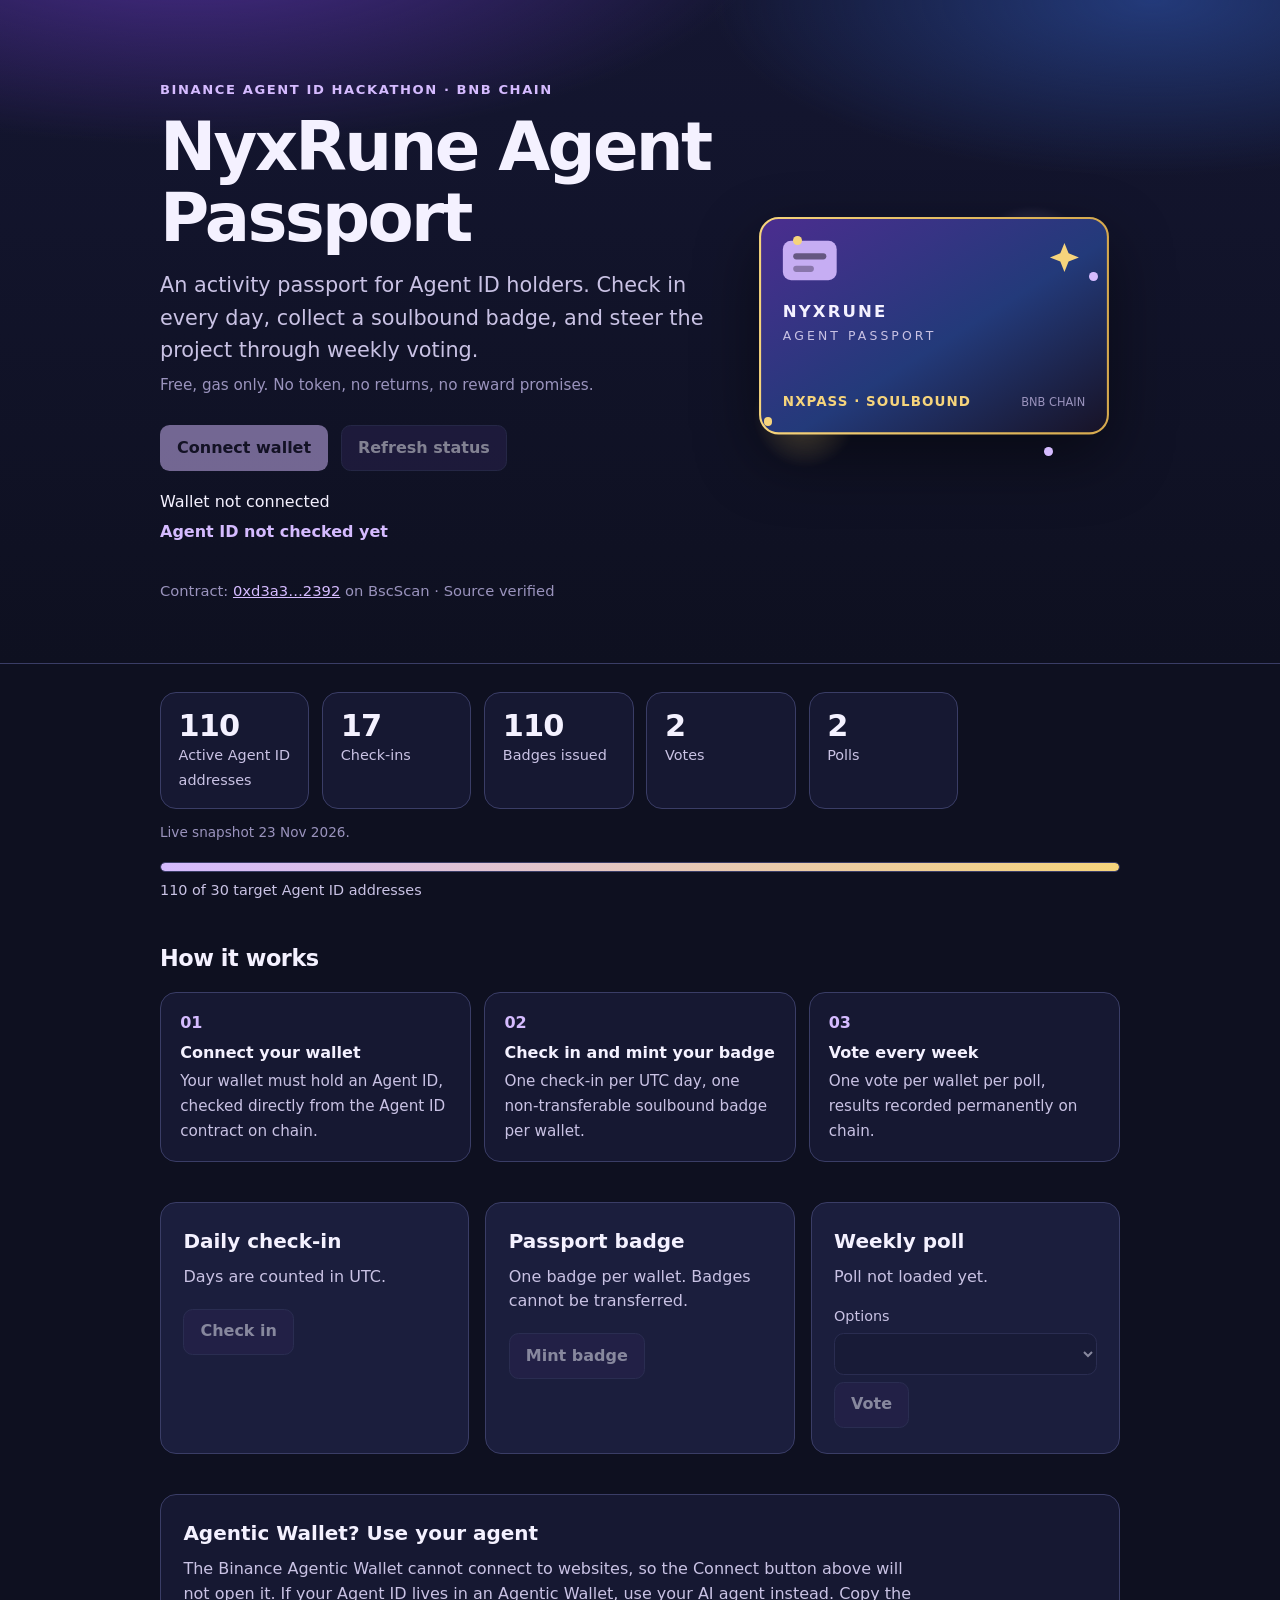
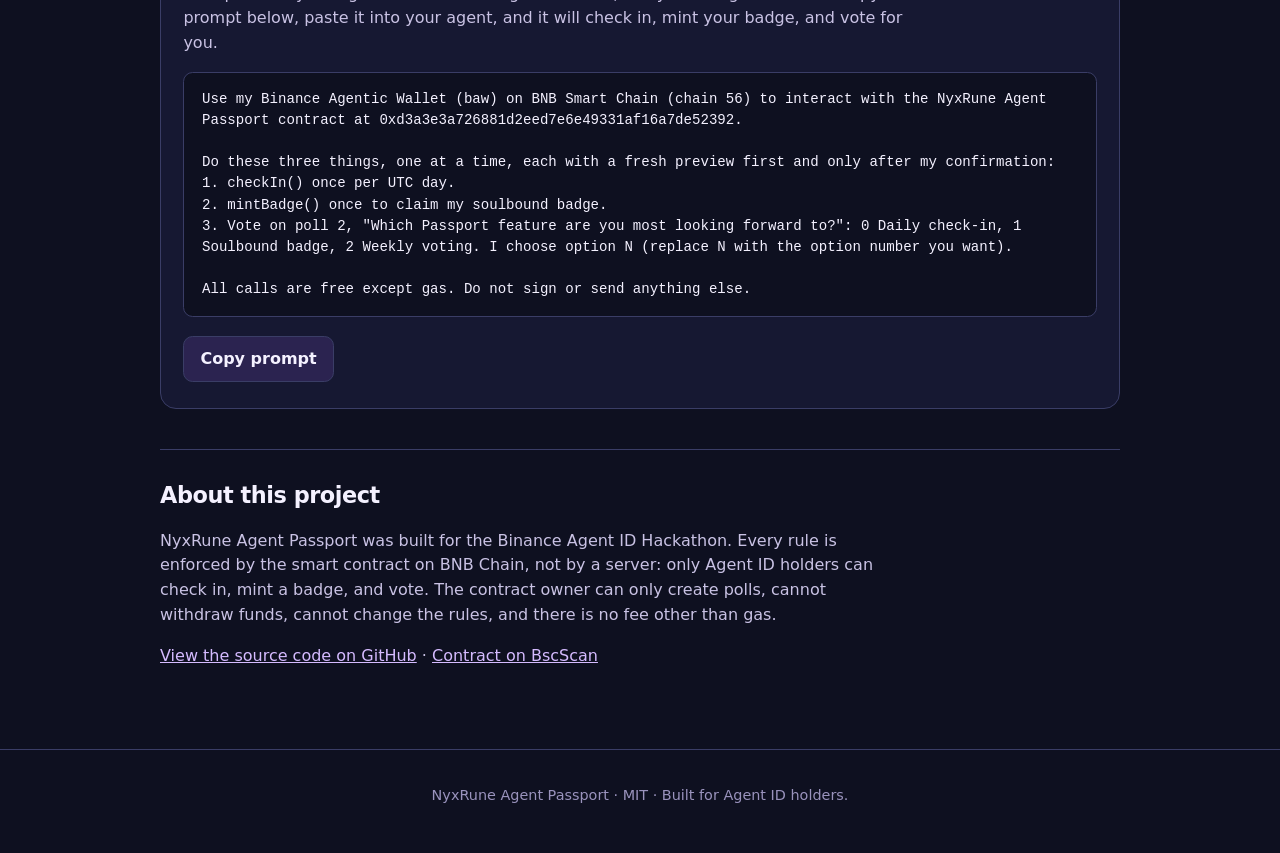
==== frontend/index.html @ 33750137 "Refresh check-ins to 17 after 24 Nov daily check-in" ====
<!doctype html>
<html lang="en">
<head>
  <meta charset="utf-8">
  <meta name="viewport" content="width=device-width, initial-scale=1">
  <meta name="description" content="NyxRune Agent Passport: daily check-in, soulbound badge, and weekly voting for Binance Agent ID holders on BNB Chain. Free, gas only.">
  <title>NyxRune Agent Passport</title>
  <link rel="stylesheet" href="./style.css">
</head>
<body>
  <header class="hero">
    <div class="hero-inner">
      <div class="hero-copy">
      <p class="eyebrow">Binance Agent ID Hackathon &middot; BNB Chain</p>
      <h1>NyxRune Agent Passport</h1>
      <p class="tagline">An activity passport for Agent ID holders. Check in every day, collect a soulbound badge, and steer the project through weekly voting.</p>
      <p class="fine">Free, gas only. No token, no returns, no reward promises.</p>
      <div class="wallet-row">
        <button id="connect" class="primary">Connect wallet</button>
        <button id="refresh" disabled>Refresh status</button>
      </div>
      <p id="wallet" class="address">Wallet not connected</p>
      <p id="gate" class="gate">Agent ID not checked yet</p>
      <p id="status" role="status"></p>
      <p class="contract">Contract: <a href="https://bscscan.com/address/0xd3a3e3a726881d2eed7e6e49331af16a7de52392" target="_blank" rel="noopener">0xd3a3&hellip;2392</a> on BscScan &middot; Source verified</p>
      </div>
      <div class="hero-visual" aria-hidden="true">
        <div class="orb orb-a"></div>
        <div class="orb orb-b"></div>
        <div class="passport-card">
          <svg viewBox="0 0 340 212" role="img" aria-label="NyxRune Agent Passport card">
            <defs>
              <linearGradient id="cardGrad" x1="0" y1="0" x2="1" y2="1">
                <stop offset="0" stop-color="#4b2d8f"/>
                <stop offset="0.55" stop-color="#233a7a"/>
                <stop offset="1" stop-color="#171225"/>
              </linearGradient>
              <linearGradient id="goldGrad" x1="0" y1="0" x2="1" y2="0">
                <stop offset="0" stop-color="#f6d47c"/>
                <stop offset="1" stop-color="#d5a94e"/>
              </linearGradient>
            </defs>
            <rect x="2" y="2" width="336" height="208" rx="18" fill="url(#cardGrad)" stroke="url(#goldGrad)" stroke-width="2"/>
            <rect x="24" y="24" width="52" height="38" rx="8" fill="#d5bbff" opacity="0.9"/>
            <rect x="34" y="36" width="32" height="6" rx="3" fill="#171225" opacity="0.55"/>
            <rect x="34" y="48" width="20" height="6" rx="3" fill="#171225" opacity="0.35"/>
            <path d="M296 26 L300 36 L310 40 L300 44 L296 54 L292 44 L282 40 L292 36 Z" fill="#f6d47c"/>
            <text x="24" y="98" fill="#f4f1ff" font-size="16" font-weight="700" letter-spacing="2">NYXRUNE</text>
            <text x="24" y="120" fill="#c9c2e4" font-size="12" letter-spacing="3">AGENT PASSPORT</text>
            <text x="24" y="184" fill="#f6d47c" font-size="13" font-weight="700" letter-spacing="1">NXPASS &middot; SOULBOUND</text>
            <text x="316" y="184" fill="#9a93bd" font-size="11" text-anchor="end">BNB CHAIN</text>
          </svg>
        </div>
        <span class="spark s1"></span>
        <span class="spark s2"></span>
        <span class="spark s3"></span>
        <span class="spark s4"></span>
      </div>
    </div>
  </header>

  <main>
    <section class="stats" aria-label="Live stats">
      <div class="stat"><strong id="stat-addresses">110</strong><span>Active Agent ID addresses</span></div>
      <div class="stat"><strong id="stat-checkins">17</strong><span>Check-ins</span></div>
      <div class="stat"><strong id="stat-badges">110</strong><span>Badges issued</span></div>
      <div class="stat"><strong id="stat-votes">2</strong><span>Votes</span></div>
      <div class="stat"><strong id="stat-polls">2</strong><span>Polls</span></div>
      <p class="stats-note" id="stats-note">Live snapshot 23 Nov 2026.</p>
      <div class="target">
        <div class="target-bar"><span id="target-fill" style="width: 100%"></span></div>
        <p class="target-label" id="target-label">110 of 30 target Agent ID addresses</p>
      </div>
    </section>

    <section class="how" aria-label="How it works">
      <h2>How it works</h2>
      <ol>
        <li><strong>Connect your wallet</strong><span>Your wallet must hold an Agent ID, checked directly from the Agent ID contract on chain.</span></li>
        <li><strong>Check in and mint your badge</strong><span>One check-in per UTC day, one non-transferable soulbound badge per wallet.</span></li>
        <li><strong>Vote every week</strong><span>One vote per wallet per poll, results recorded permanently on chain.</span></li>
      </ol>
    </section>

    <div class="cards">
      <section class="card">
        <h2>Daily check-in</h2>
        <p id="activity">Days are counted in UTC.</p>
        <button id="checkIn" disabled>Check in</button>
      </section>
      <section class="card">
        <h2>Passport badge</h2>
        <p id="badge">One badge per wallet. Badges cannot be transferred.</p>
        <button id="mintBadge" disabled>Mint badge</button>
      </section>
      <section class="card">
        <h2>Weekly poll</h2>
        <p id="poll">Poll not loaded yet.</p>
        <label for="options">Options</label>
        <select id="options" disabled></select>
        <button id="vote" disabled>Vote</button>
      </section>
    </div>

    <section class="agent">
      <h2>Agentic Wallet? Use your agent</h2>
      <p>The Binance Agentic Wallet cannot connect to websites, so the Connect button above will not open it. If your Agent ID lives in an Agentic Wallet, use your AI agent instead. Copy the prompt below, paste it into your agent, and it will check in, mint your badge, and vote for you.</p>
      <pre id="agent-prompt">Use my Binance Agentic Wallet (baw) on BNB Smart Chain (chain 56) to interact with the NyxRune Agent Passport contract at 0xd3a3e3a726881d2eed7e6e49331af16a7de52392.

Do these three things, one at a time, each with a fresh preview first and only after my confirmation:
1. checkIn() once per UTC day.
2. mintBadge() once to claim my soulbound badge.
3. Vote on poll 2, "Which Passport feature are you most looking forward to?": 0 Daily check-in, 1 Soulbound badge, 2 Weekly voting. I choose option N (replace N with the option number you want).

All calls are free except gas. Do not sign or send anything else.</pre>
      <button id="copyPrompt">Copy prompt</button>
    </section>

    <section class="about">
      <h2>About this project</h2>
      <p>NyxRune Agent Passport was built for the Binance Agent ID Hackathon. Every rule is enforced by the smart contract on BNB Chain, not by a server: only Agent ID holders can check in, mint a badge, and vote. The contract owner can only create polls, cannot withdraw funds, cannot change the rules, and there is no fee other than gas.</p>
      <p><a href="https://github.com/NenengR/nyxrune-agent-passport" target="_blank" rel="noopener">View the source code on GitHub</a> &middot; <a href="https://bscscan.com/address/0xd3a3e3a726881d2eed7e6e49331af16a7de52392" target="_blank" rel="noopener">Contract on BscScan</a></p>
    </section>
  </main>

  <footer>
    <p>NyxRune Agent Passport &middot; MIT &middot; Built for Agent ID holders.</p>
  </footer>
  <script type="module" src="./app.js"></script>
</body>
</html>
---- frontend/style.css ----
:root {
  color-scheme: dark;
  --bg: #0e1020;
  --bg-soft: #161832;
  --card: #1b1e3d;
  --line: #3a3d66;
  --text: #f4f1ff;
  --muted: #c9c2e4;
  --faint: #9a93bd;
  --accent: #d5bbff;
  --accent-ink: #171225;
  --accent-soft: #2b2350;
  --radius: 1rem;
  font-family: system-ui, -apple-system, "Segoe UI", sans-serif;
  background: var(--bg);
  color: var(--text);
}
* { box-sizing: border-box; }
body { margin: 0; line-height: 1.55; }
a { color: var(--accent); }
a:hover { text-decoration-thickness: 2px; }
:focus-visible { outline: 3px solid #faf0ff; outline-offset: 3px; }

.hero {
  background:
    radial-gradient(60rem 22rem at 15% -10%, #4b2d8f 0%, transparent 60%),
    radial-gradient(50rem 20rem at 90% 0%, #233a7a 0%, transparent 55%),
    linear-gradient(180deg, #141631 0%, var(--bg) 100%);
  border-bottom: 1px solid var(--line);
}
.hero-inner {
  max-width: 68rem; margin: auto; padding: clamp(2.5rem, 7vw, 5rem) clamp(1rem, 5vw, 4rem) clamp(2rem, 5vw, 3.5rem);
  display: grid; grid-template-columns: minmax(0, 1.2fr) minmax(0, 0.8fr); gap: 2rem; align-items: center;
}
.hero-copy { animation: rise 0.7s ease both; }
@keyframes rise { from { opacity: 0; transform: translateY(14px); } to { opacity: 1; transform: translateY(0); } }

.hero-visual { position: relative; min-height: 16rem; animation: rise 0.7s 0.12s ease both; }
.orb { position: absolute; border-radius: 50%; filter: blur(2px); }
.orb-a { width: 9rem; height: 9rem; top: -1rem; right: 1rem; background: radial-gradient(circle, rgba(213,187,255,0.55), transparent 65%); animation: drift 9s ease-in-out infinite; }
.orb-b { width: 7rem; height: 7rem; bottom: 0; left: 0; background: radial-gradient(circle, rgba(246,212,124,0.4), transparent 65%); animation: drift 11s 1s ease-in-out infinite; }
@keyframes drift { 0%, 100% { transform: translate(0, 0); } 50% { transform: translate(18px, -14px); } }
.passport-card { position: relative; z-index: 1; max-width: 22rem; margin: auto; filter: drop-shadow(0 1.5rem 2rem rgba(0,0,0,0.45)); animation: cardFloat 6s ease-in-out infinite; }
.passport-card svg { display: block; width: 100%; height: auto; }
@keyframes cardFloat { 0%, 100% { transform: translateY(0) rotate(-1.5deg); } 50% { transform: translateY(-12px) rotate(1.5deg); } }
.spark { position: absolute; z-index: 1; width: 0.55rem; height: 0.55rem; border-radius: 50%; background: #f6d47c; animation: sparkFloat 4s ease-in-out infinite; }
.spark.s1 { top: 8%; left: 12%; }
.spark.s2 { top: 22%; right: 6%; animation-delay: 0.8s; background: #d5bbff; }
.spark.s3 { bottom: 18%; left: 4%; animation-delay: 1.6s; }
.spark.s4 { bottom: 6%; right: 18%; animation-delay: 2.4s; background: #d5bbff; }
@keyframes sparkFloat { 0%, 100% { transform: translateY(0); opacity: 0.9; } 50% { transform: translateY(-16px); opacity: 0.35; } }

@media (max-width: 48rem) {
  .hero-inner { grid-template-columns: 1fr; }
  .hero-visual { min-height: 13rem; }
}

button.primary:not(:disabled) { animation: pulseGlow 3s ease-in-out infinite; }
@keyframes pulseGlow { 0%, 100% { box-shadow: 0 0 0 0 rgba(213,187,255,0.35); } 50% { box-shadow: 0 0 22px 4px rgba(213,187,255,0.28); } }
.eyebrow {
  margin: 0 0 0.75rem;
  font-size: 0.82rem;
  font-weight: 700;
  letter-spacing: 0.12em;
  text-transform: uppercase;
  color: var(--accent);
}
h1 { font-size: clamp(2.2rem, 6.5vw, 4.2rem); line-height: 1.05; margin: 0 0 1rem; letter-spacing: -0.04em; }
.tagline { font-size: clamp(1.05rem, 2.4vw, 1.3rem); color: var(--muted); max-width: 42rem; margin: 0 0 0.5rem; }
.fine { color: var(--faint); font-size: 0.95rem; margin: 0 0 1.5rem; }
.wallet-row { display: flex; flex-wrap: wrap; gap: 0.6rem; margin-bottom: 1rem; }
.address, .gate, .contract { overflow-wrap: anywhere; margin: 0.3rem 0; }
.gate { color: var(--accent); font-weight: 600; }
#status { color: var(--muted); min-height: 1.4em; margin: 0.5rem 0 0; }
.contract { color: var(--faint); font-size: 0.92rem; }

main { max-width: 68rem; margin: auto; padding: 0 clamp(1rem, 5vw, 4rem) clamp(2rem, 5vw, 4rem); }

.stats {
  display: grid;
  grid-template-columns: repeat(auto-fit, minmax(8.5rem, 1fr));
  gap: 0.8rem;
  margin: 1.75rem 0 0;
}
.stat {
  background: var(--bg-soft);
  border: 1px solid var(--line);
  border-radius: var(--radius);
  padding: 1rem 1.1rem;
}
.stat strong { display: block; font-size: 1.9rem; line-height: 1.1; letter-spacing: -0.03em; }
.stat span { color: var(--muted); font-size: 0.9rem; }
.stats-note { grid-column: 1 / -1; color: var(--faint); font-size: 0.85rem; margin: 0; }
.target { grid-column: 1 / -1; margin-top: 0.4rem; }
.target-bar { height: 0.6rem; border-radius: 999px; background: var(--bg-soft); border: 1px solid var(--line); overflow: hidden; }
.target-bar span {
  display: block; height: 100%; border-radius: 999px;
  background: linear-gradient(90deg, #d5bbff, #f6d47c, #d5bbff);
  background-size: 200% 100%;
  animation: barShine 3s linear infinite;
  transition: width 0.8s ease;
}
@keyframes barShine { from { background-position: 0% 0; } to { background-position: 200% 0; } }
.target-label { color: var(--muted); font-size: 0.9rem; margin: 0.45rem 0 0; }

.how { margin-top: 2.5rem; }
.how h2, .about h2 { font-size: 1.4rem; letter-spacing: -0.02em; margin: 0 0 1rem; }
.how ol {
  list-style: none;
  counter-reset: step;
  margin: 0;
  padding: 0;
  display: grid;
  grid-template-columns: repeat(auto-fit, minmax(min(100%, 15rem), 1fr));
  gap: 0.8rem;
}
.how li {
  counter-increment: step;
  background: var(--bg-soft);
  border: 1px solid var(--line);
  border-radius: var(--radius);
  padding: 1.1rem 1.2rem;
}
.how li::before {
  content: counter(step, decimal-leading-zero);
  display: block;
  font-weight: 800;
  color: var(--accent);
  margin-bottom: 0.35rem;
}
.how li strong { display: block; margin-bottom: 0.2rem; }
.how li span { color: var(--muted); font-size: 0.95rem; }

.cards {
  display: grid;
  grid-template-columns: repeat(auto-fit, minmax(min(100%, 17rem), 1fr));
  gap: 1rem;
  margin-top: 2.5rem;
}
.card {
  background: var(--card);
  border: 1px solid var(--line);
  border-radius: var(--radius);
  padding: 1.4rem;
}
.card h2 { margin: 0 0 0.5rem; font-size: 1.25rem; }
.card p { color: var(--muted); margin: 0 0 1rem; }
.card p, .card label { overflow-wrap: anywhere; }
.card label { display: block; margin-bottom: 0.35rem; color: var(--muted); font-size: 0.9rem; }

button, select {
  font: inherit;
  padding: 0.6rem 1rem;
  border-radius: 0.6rem;
  margin: 0.2rem 0.2rem 0.2rem 0;
}
button {
  background: var(--accent);
  color: var(--accent-ink);
  border: 1px solid transparent;
  cursor: pointer;
  font-weight: 650;
}
button:hover:not(:disabled) { filter: brightness(1.08); }
button:not(.primary) { background: var(--accent-soft); color: var(--text); border-color: var(--line); }
button:disabled, select:disabled { opacity: 0.5; cursor: default; }
select { display: block; width: 100%; background: var(--bg-soft); color: var(--text); border: 1px solid var(--line); }

.agent { margin-top: 2.5rem; background: var(--bg-soft); border: 1px solid var(--line); border-radius: var(--radius); padding: 1.4rem; }
.agent h2 { margin: 0 0 0.5rem; font-size: 1.25rem; }
.agent p { color: var(--muted); max-width: 46rem; margin: 0 0 1rem; }
.agent pre {
  white-space: pre-wrap;
  overflow-wrap: anywhere;
  font-family: ui-monospace, "SF Mono", "Cascadia Code", Menlo, Consolas, monospace;
  font-size: 0.88rem;
  line-height: 1.5;
  background: var(--bg);
  border: 1px solid var(--line);
  border-radius: 0.6rem;
  padding: 1rem 1.1rem;
  margin: 0 0 1rem;
  color: var(--text);
}

.about { margin-top: 2.5rem; border-top: 1px solid var(--line); padding-top: 1.75rem; }
.about p { color: var(--muted); max-width: 46rem; }
footer { border-top: 1px solid var(--line); padding: 1.25rem clamp(1rem, 5vw, 4rem) 2rem; color: var(--faint); font-size: 0.9rem; text-align: center; }

@media (max-width: 36rem) {
  .hero-inner { padding-top: 2rem; }
  .stat strong { font-size: 1.6rem; }
}

@media (prefers-reduced-motion: reduce) {
  *, *::before, *::after { animation-duration: 0.01ms !important; animation-iteration-count: 1 !important; transition-duration: 0.01ms !important; }
}
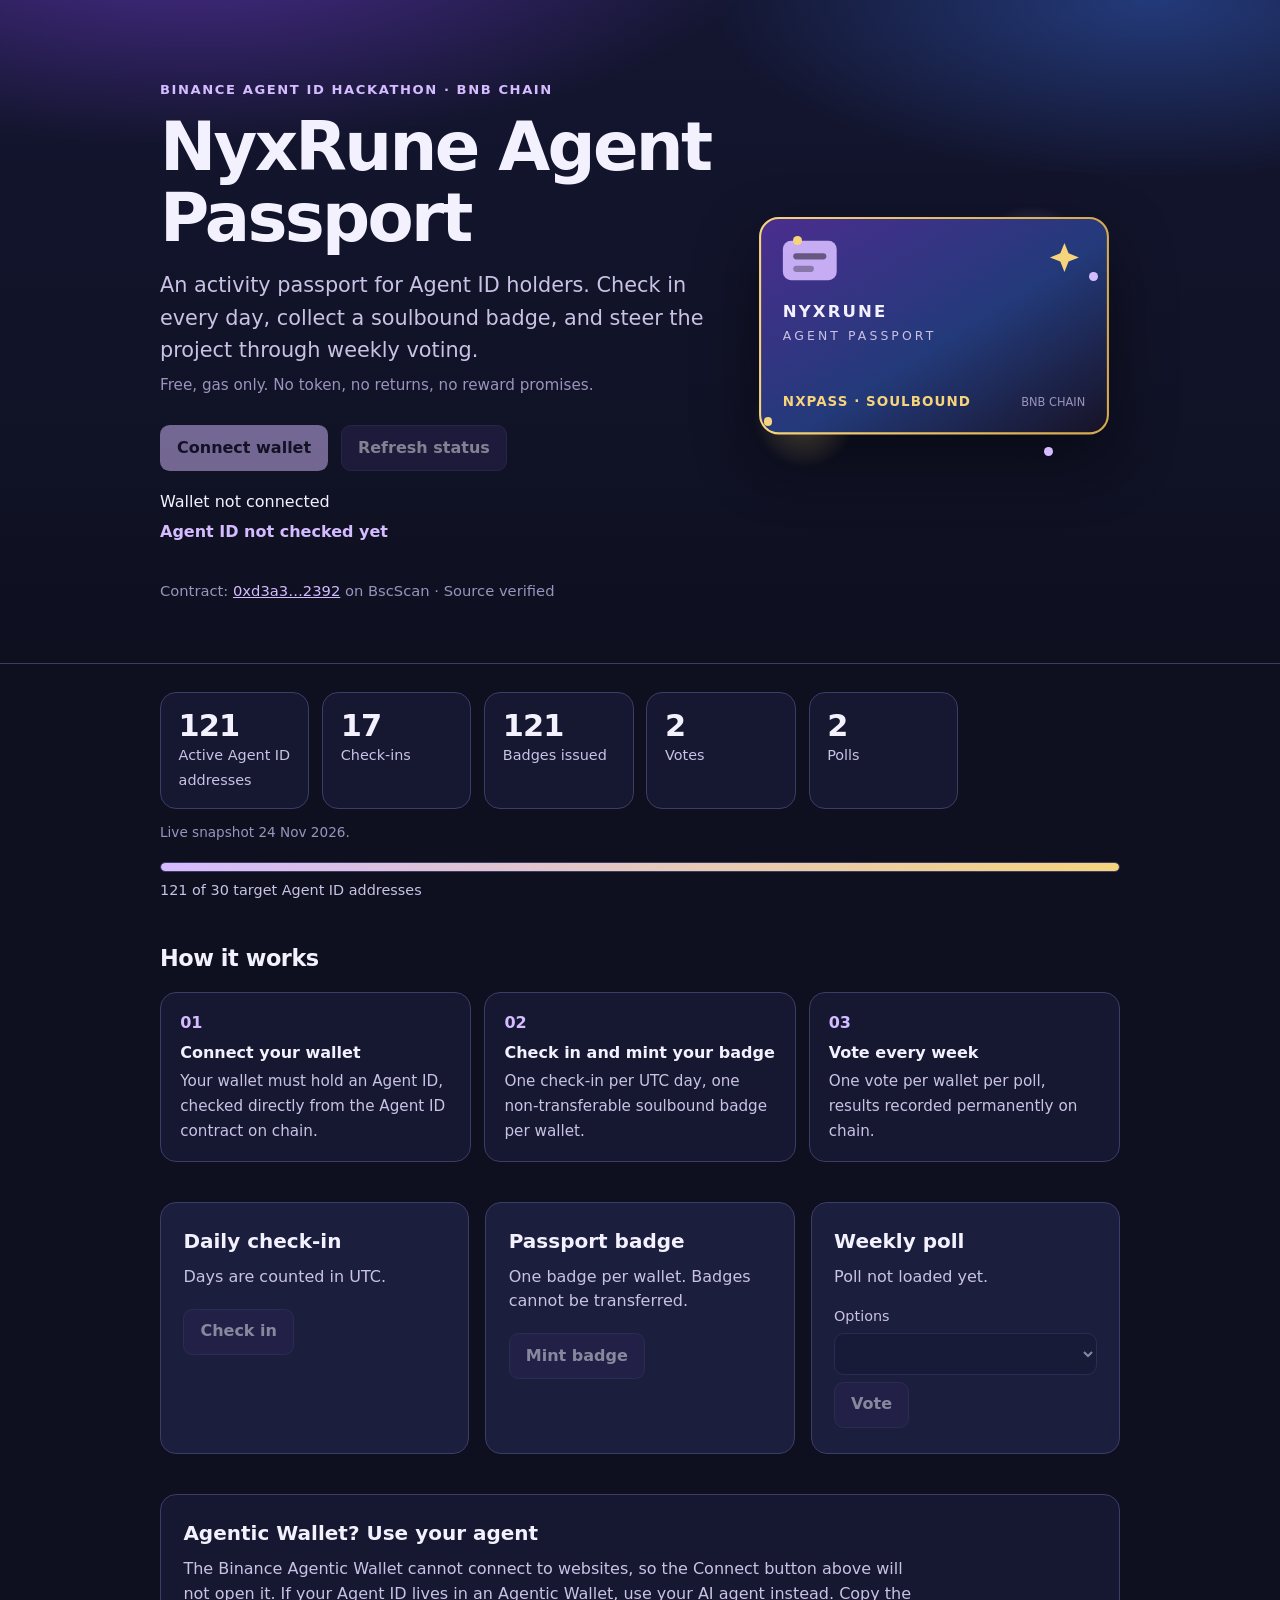
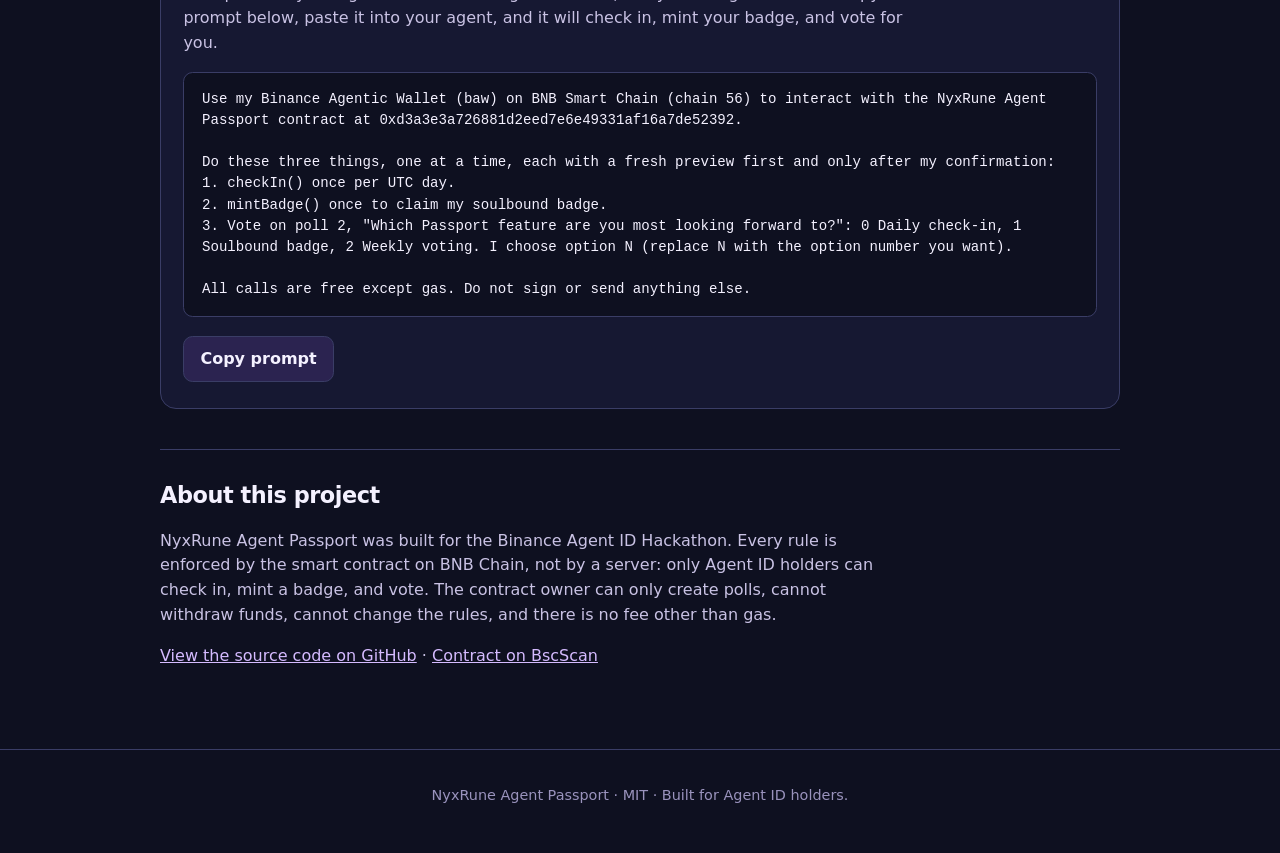
==== commit 15363b58: "Refresh live stats: 121 addresses, 121 badges, 17 check-ins" ====
--- a/frontend/index.html
+++ b/frontend/index.html
@@ -61,15 +61,15 @@
 
   <main>
     <section class="stats" aria-label="Live stats">
-      <div class="stat"><strong id="stat-addresses">110</strong><span>Active Agent ID addresses</span></div>
+      <div class="stat"><strong id="stat-addresses">121</strong><span>Active Agent ID addresses</span></div>
       <div class="stat"><strong id="stat-checkins">17</strong><span>Check-ins</span></div>
-      <div class="stat"><strong id="stat-badges">110</strong><span>Badges issued</span></div>
+      <div class="stat"><strong id="stat-badges">121</strong><span>Badges issued</span></div>
       <div class="stat"><strong id="stat-votes">2</strong><span>Votes</span></div>
       <div class="stat"><strong id="stat-polls">2</strong><span>Polls</span></div>
-      <p class="stats-note" id="stats-note">Live snapshot 23 Nov 2026.</p>
+      <p class="stats-note" id="stats-note">Live snapshot 24 Nov 2026.</p>
       <div class="target">
         <div class="target-bar"><span id="target-fill" style="width: 100%"></span></div>
-        <p class="target-label" id="target-label">110 of 30 target Agent ID addresses</p>
+        <p class="target-label" id="target-label">121 of 30 target Agent ID addresses</p>
       </div>
     </section>
 
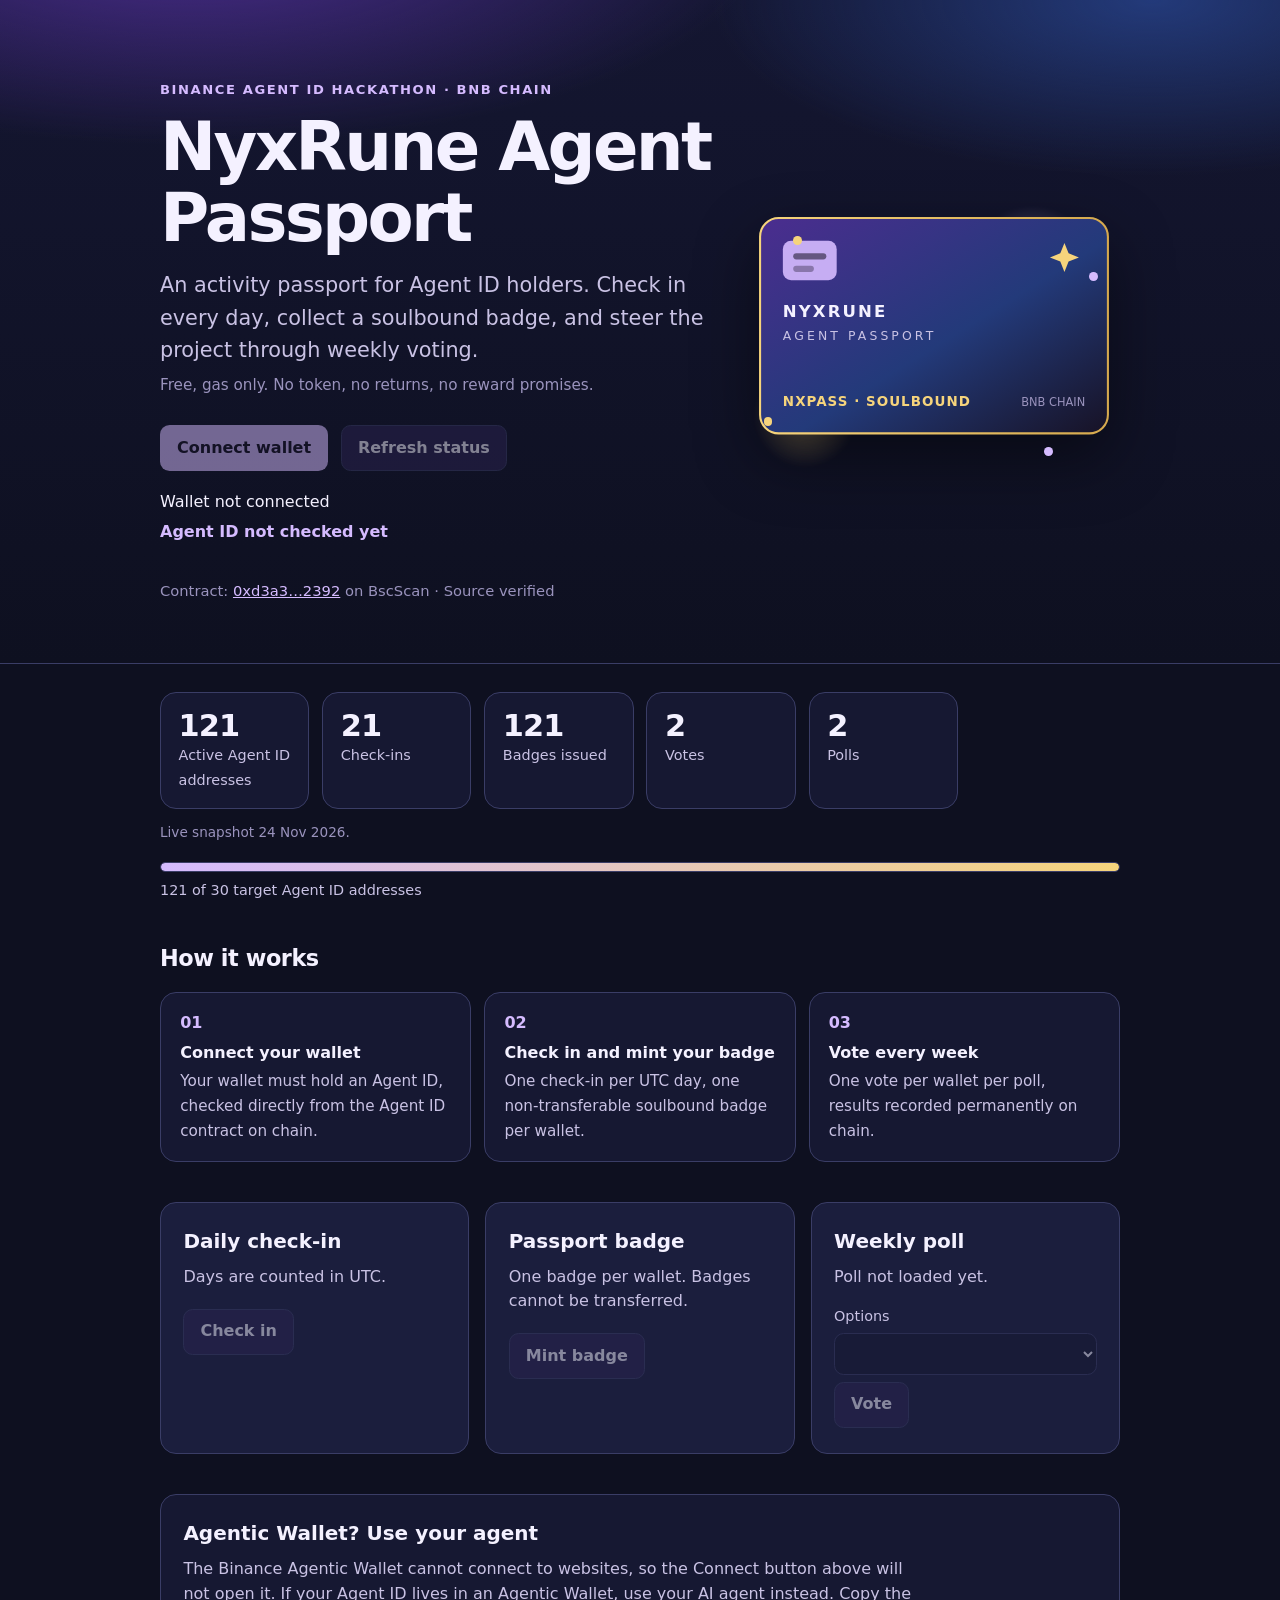
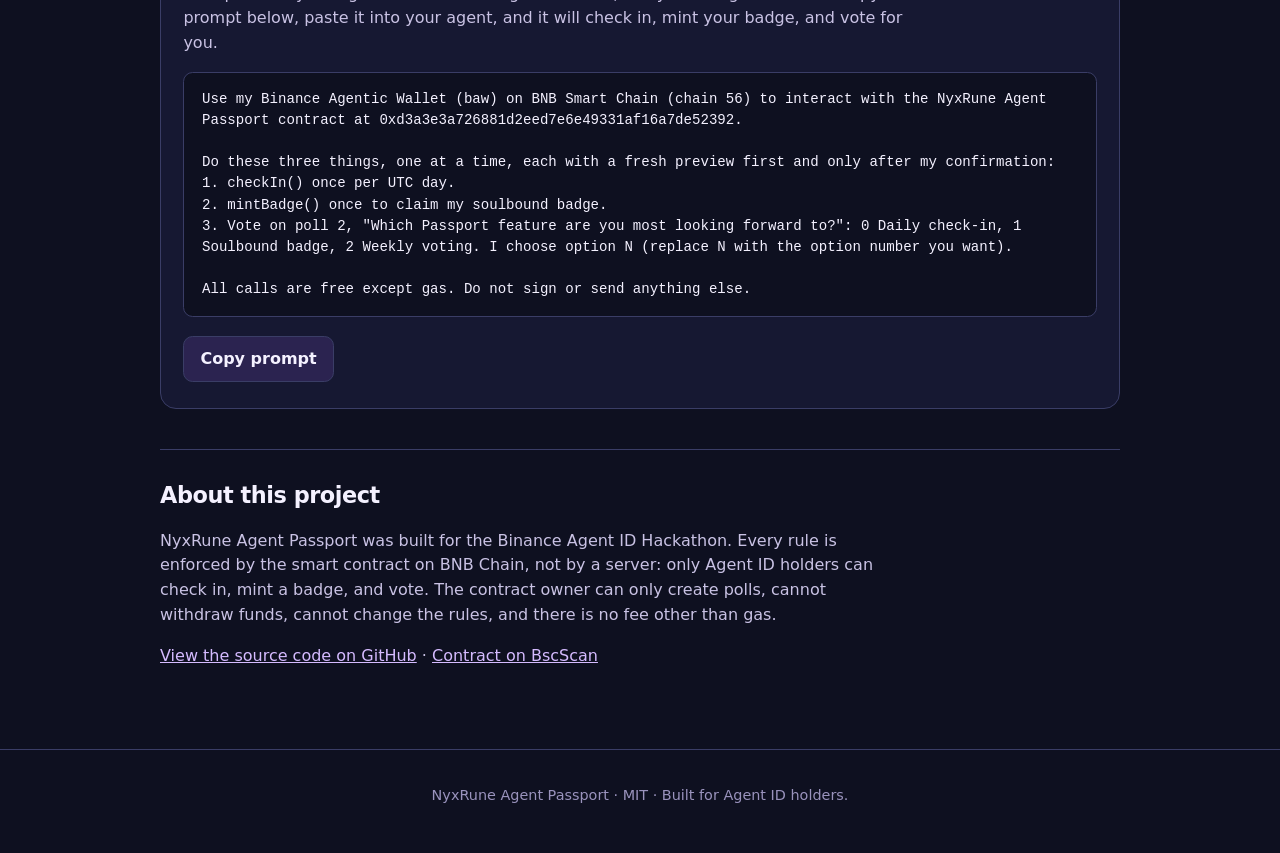
==== commit 9cd7092c: "Refresh check-ins to 21 after full enumeration" ====
--- a/frontend/index.html
+++ b/frontend/index.html
@@ -62,7 +62,7 @@
   <main>
     <section class="stats" aria-label="Live stats">
       <div class="stat"><strong id="stat-addresses">121</strong><span>Active Agent ID addresses</span></div>
-      <div class="stat"><strong id="stat-checkins">17</strong><span>Check-ins</span></div>
+      <div class="stat"><strong id="stat-checkins">21</strong><span>Check-ins</span></div>
       <div class="stat"><strong id="stat-badges">121</strong><span>Badges issued</span></div>
       <div class="stat"><strong id="stat-votes">2</strong><span>Votes</span></div>
       <div class="stat"><strong id="stat-polls">2</strong><span>Polls</span></div>
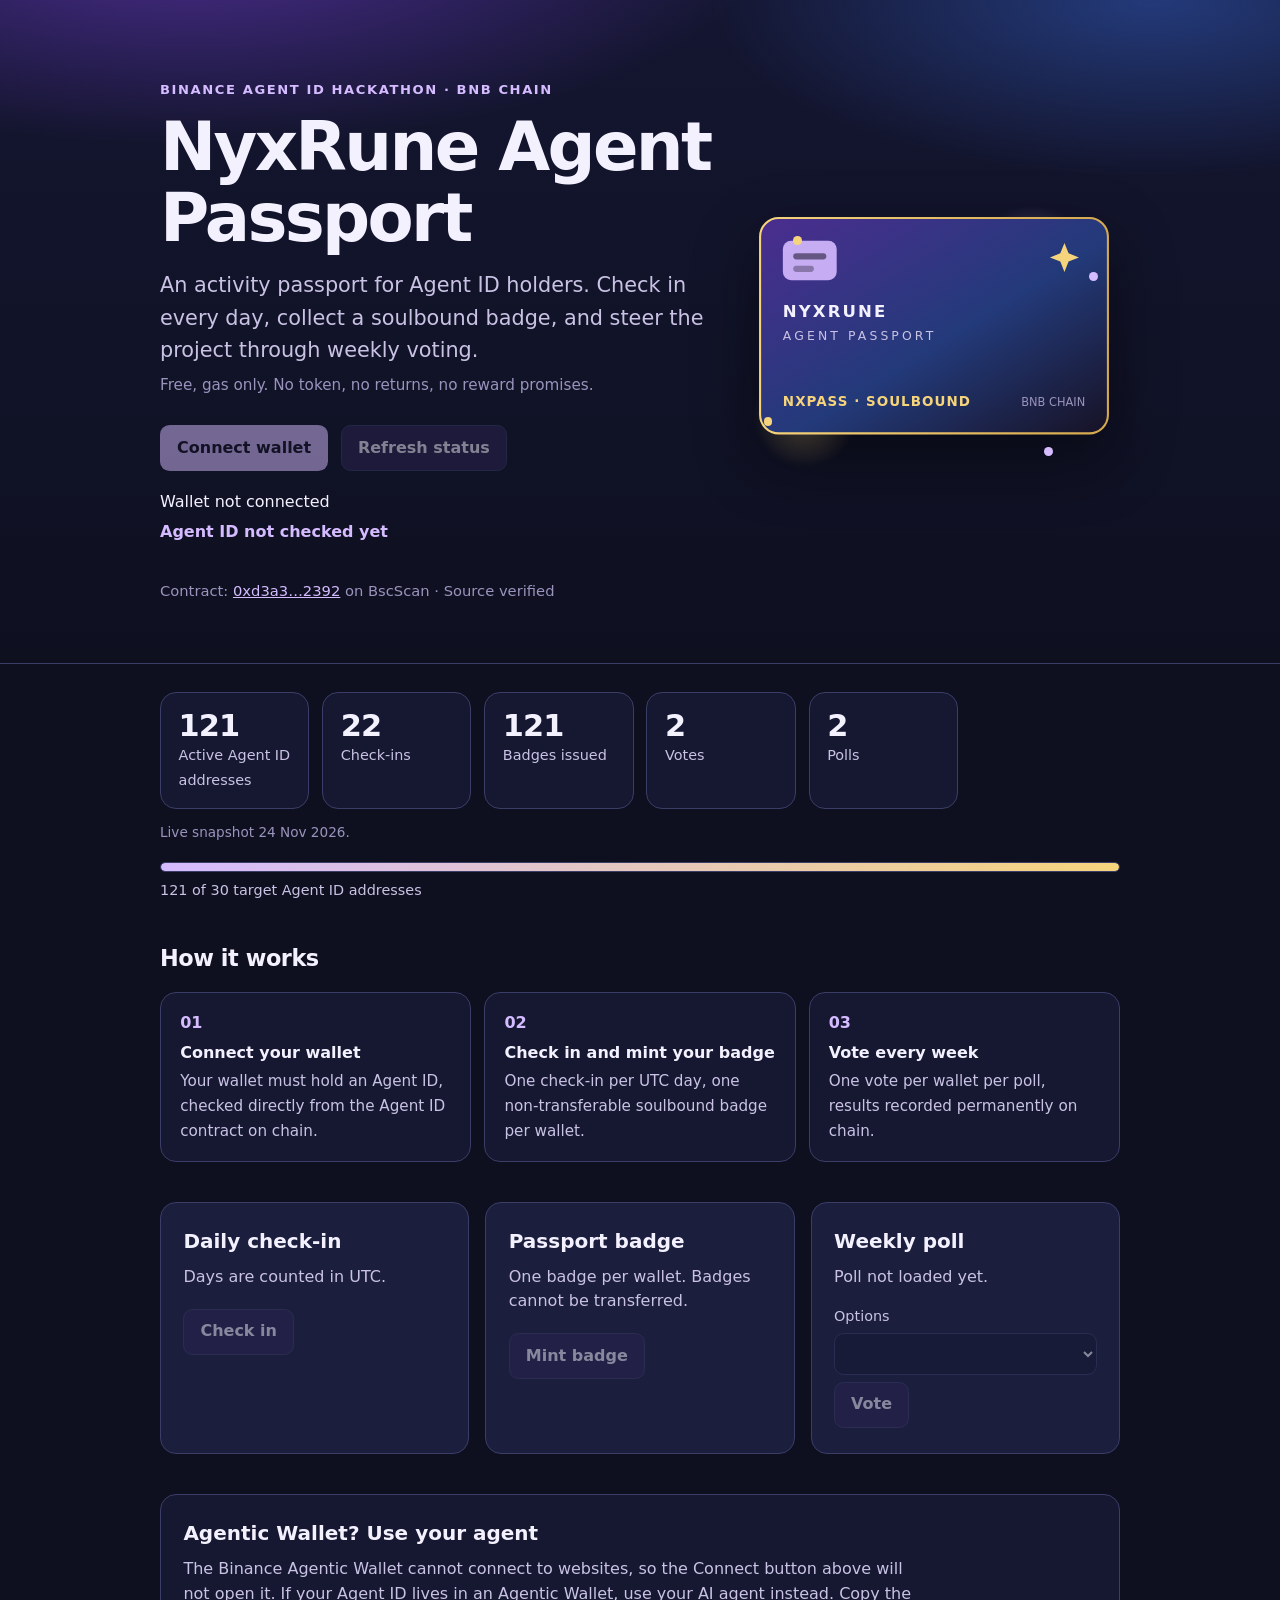
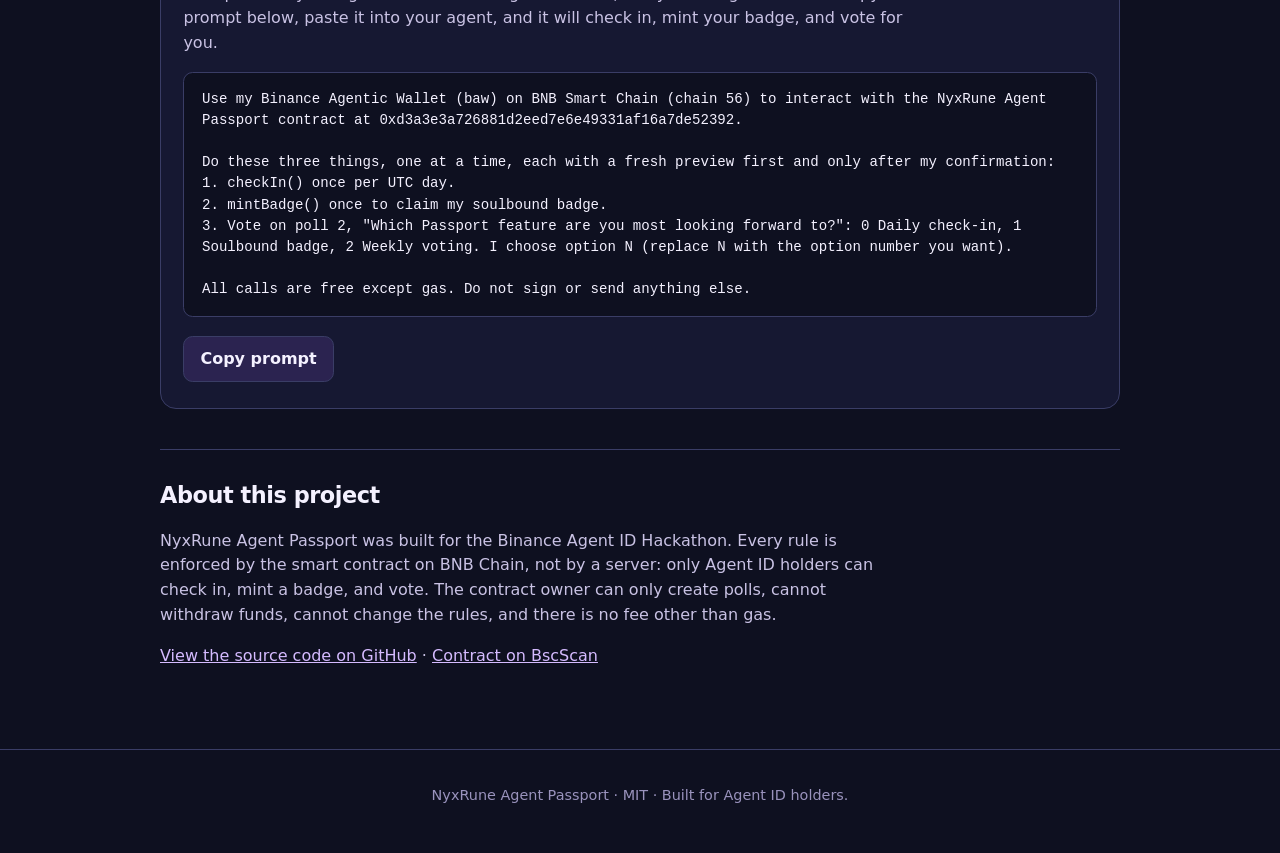
==== commit 16f259e3: "Check-in 25 Nov 2026: total check-ins 22" ====
--- a/frontend/index.html
+++ b/frontend/index.html
@@ -62,7 +62,7 @@
   <main>
     <section class="stats" aria-label="Live stats">
       <div class="stat"><strong id="stat-addresses">121</strong><span>Active Agent ID addresses</span></div>
-      <div class="stat"><strong id="stat-checkins">21</strong><span>Check-ins</span></div>
+      <div class="stat"><strong id="stat-checkins">22</strong><span>Check-ins</span></div>
       <div class="stat"><strong id="stat-badges">121</strong><span>Badges issued</span></div>
       <div class="stat"><strong id="stat-votes">2</strong><span>Votes</span></div>
       <div class="stat"><strong id="stat-polls">2</strong><span>Polls</span></div>
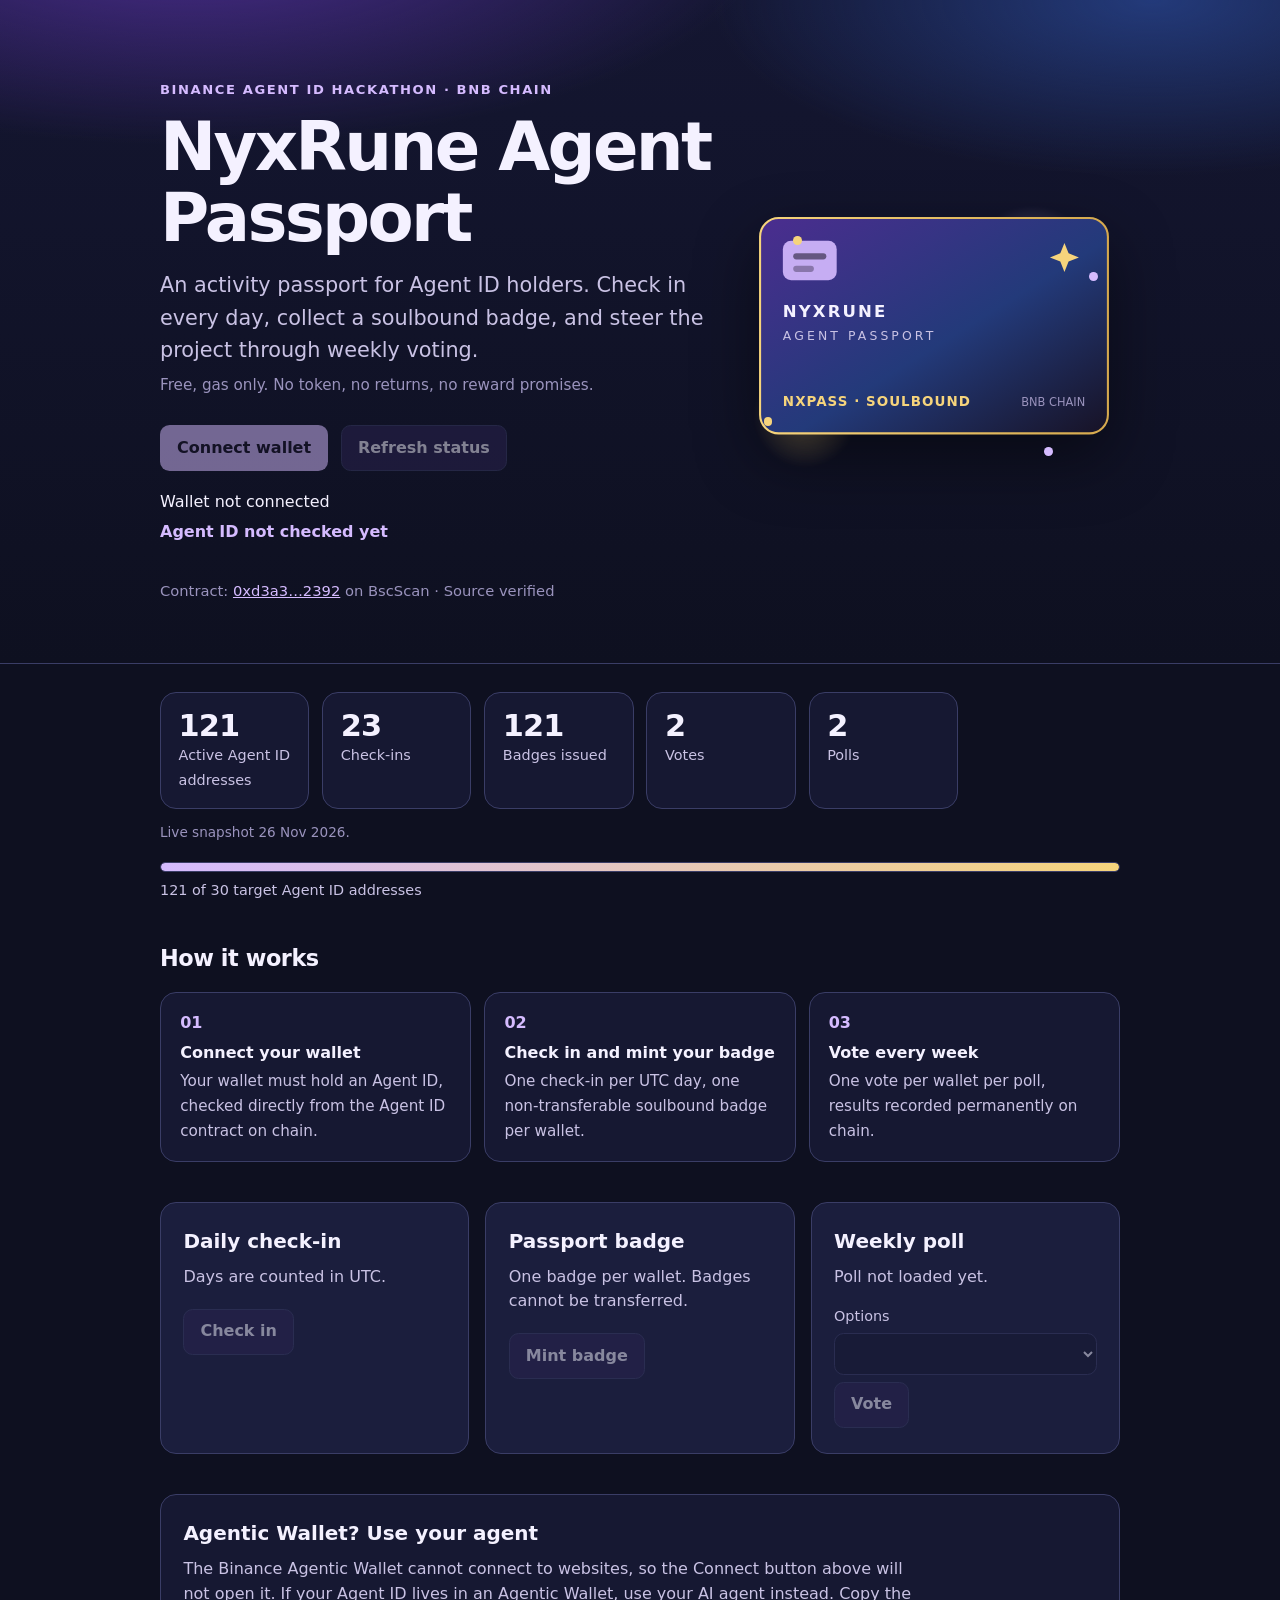
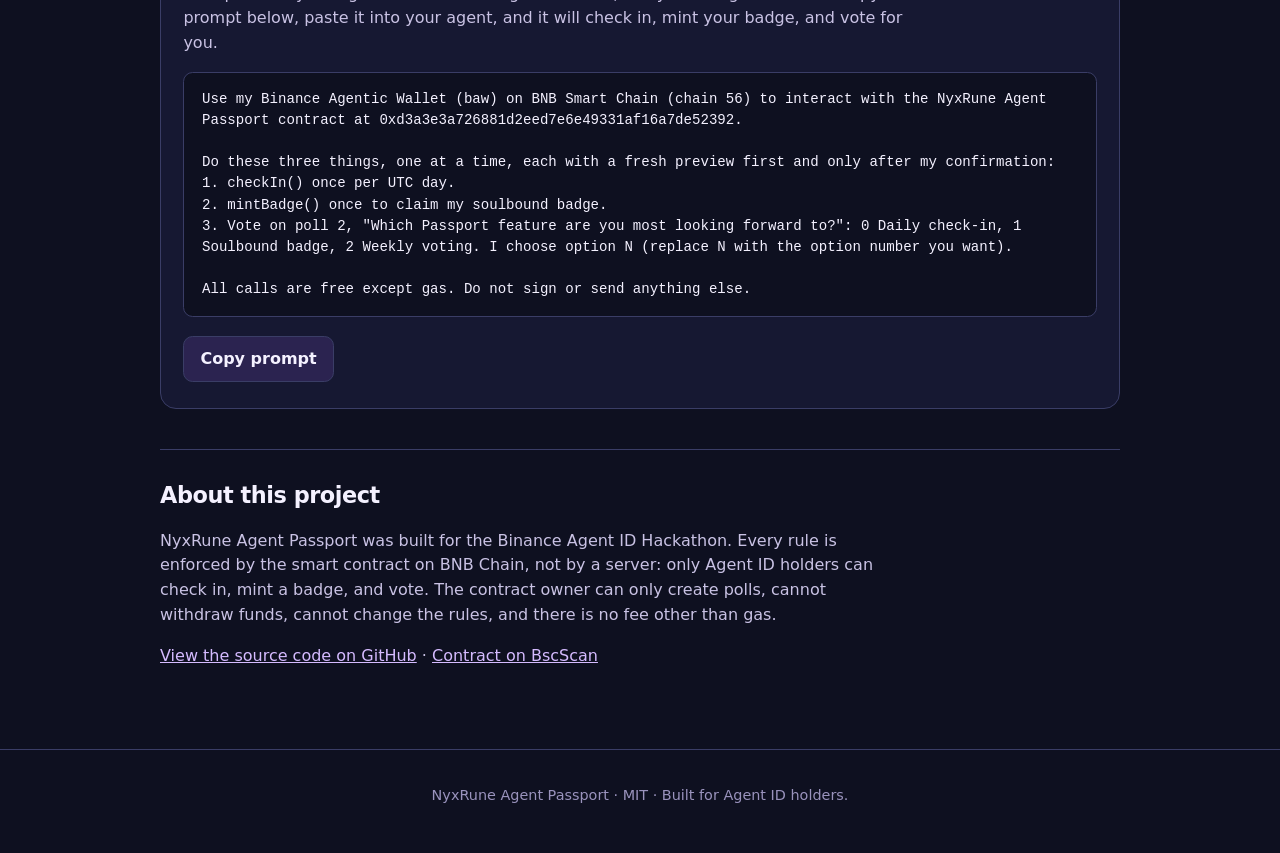
==== commit f702dbfa: "Refresh check-ins to 23 after 26 Nov re-pair check-in" ====
--- a/frontend/index.html
+++ b/frontend/index.html
@@ -62,11 +62,11 @@
   <main>
     <section class="stats" aria-label="Live stats">
       <div class="stat"><strong id="stat-addresses">121</strong><span>Active Agent ID addresses</span></div>
-      <div class="stat"><strong id="stat-checkins">22</strong><span>Check-ins</span></div>
+      <div class="stat"><strong id="stat-checkins">23</strong><span>Check-ins</span></div>
       <div class="stat"><strong id="stat-badges">121</strong><span>Badges issued</span></div>
       <div class="stat"><strong id="stat-votes">2</strong><span>Votes</span></div>
       <div class="stat"><strong id="stat-polls">2</strong><span>Polls</span></div>
-      <p class="stats-note" id="stats-note">Live snapshot 24 Nov 2026.</p>
+      <p class="stats-note" id="stats-note">Live snapshot 26 Nov 2026.</p>
       <div class="target">
         <div class="target-bar"><span id="target-fill" style="width: 100%"></span></div>
         <p class="target-label" id="target-label">121 of 30 target Agent ID addresses</p>
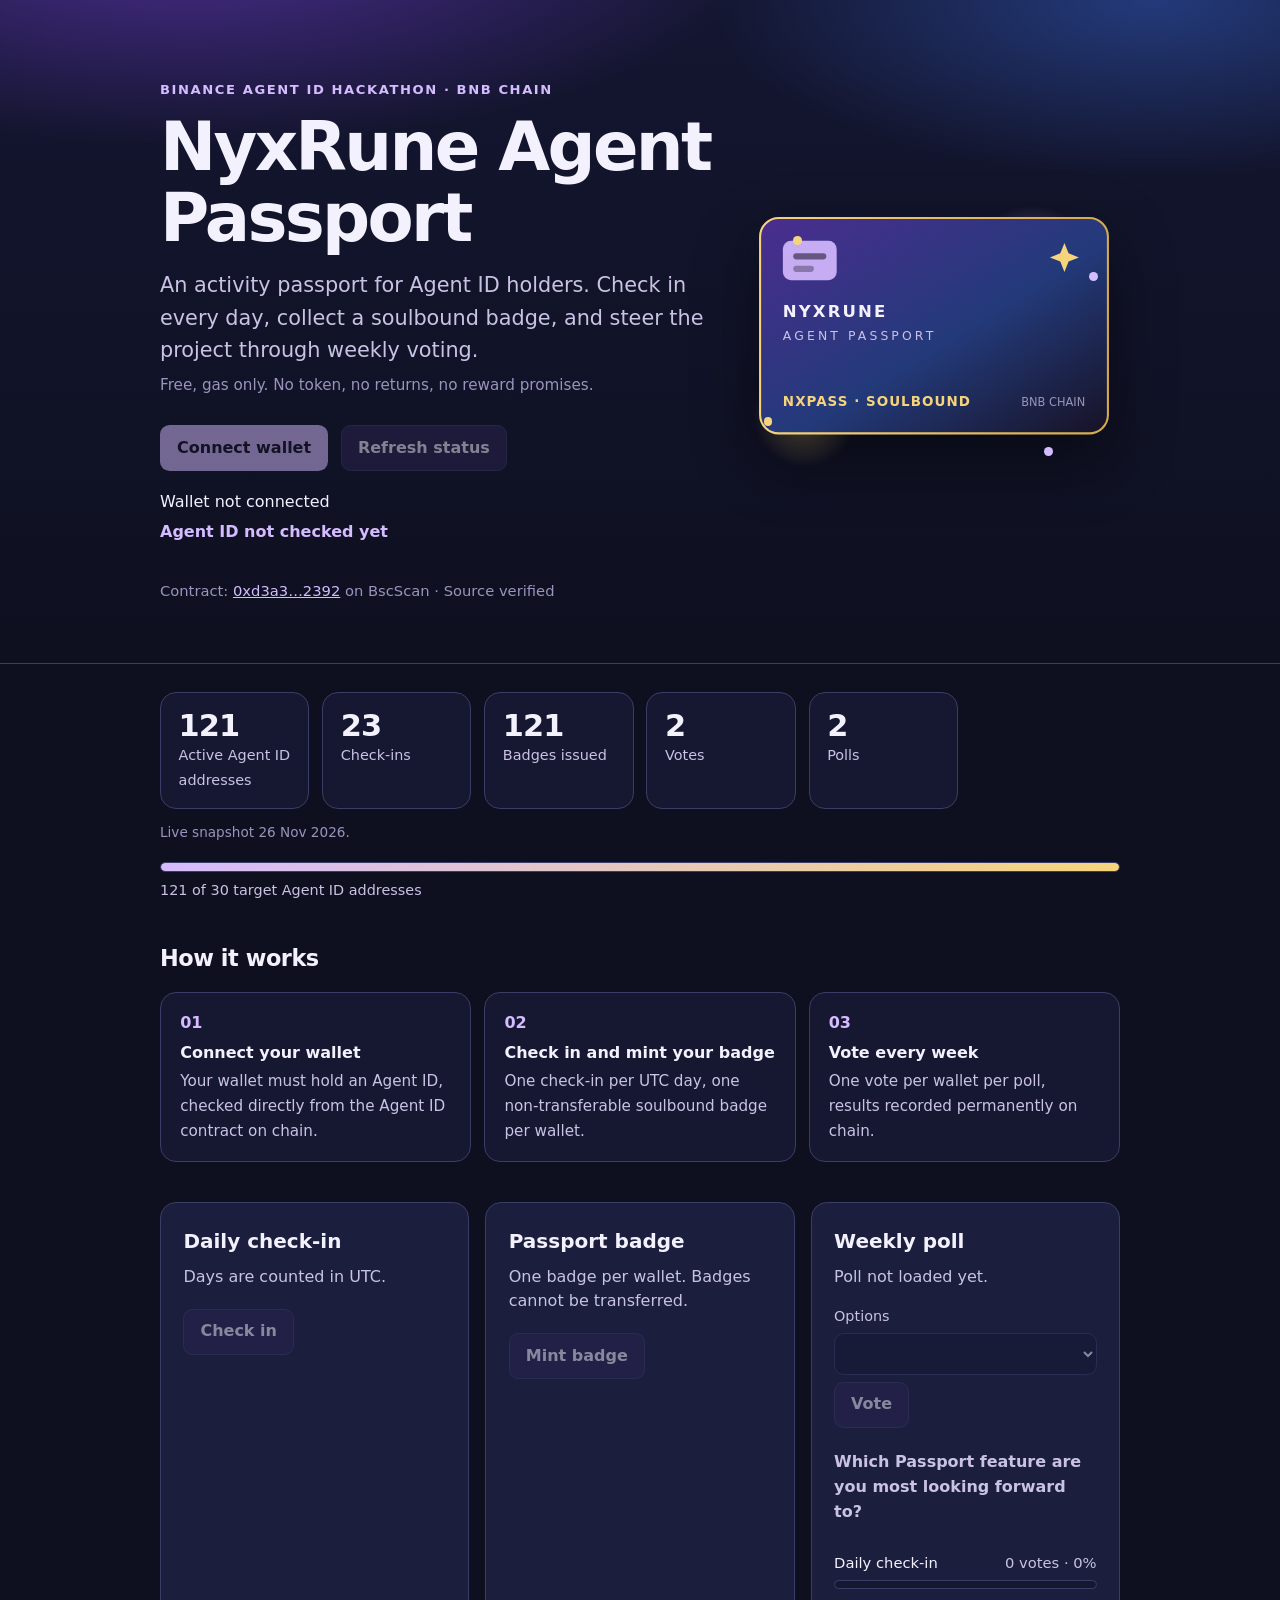
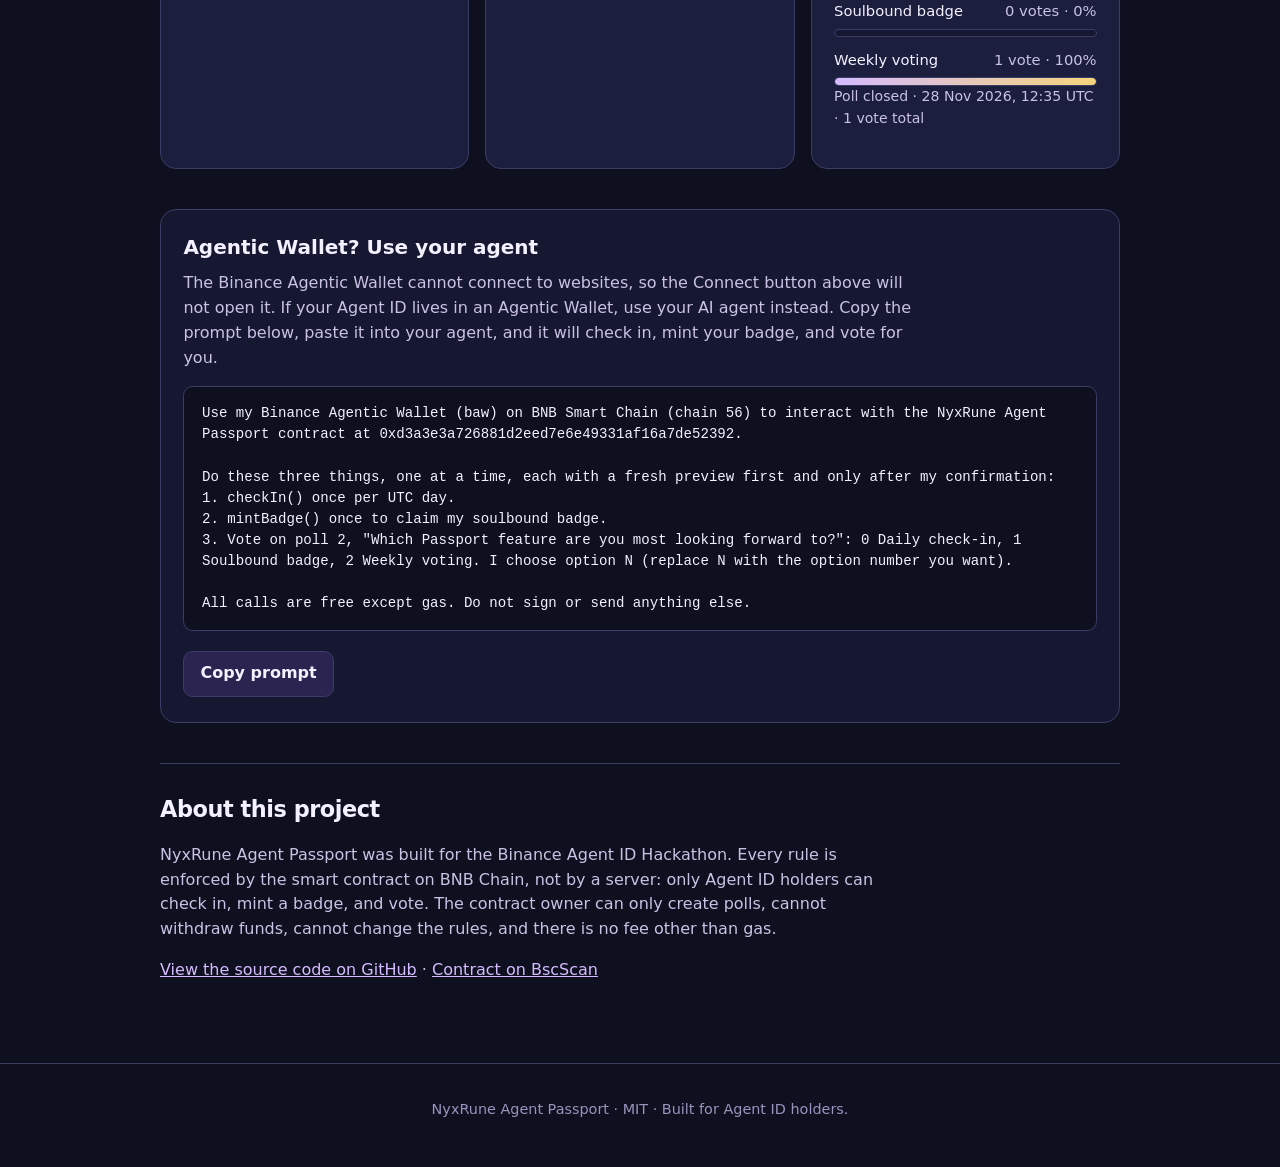
==== commit dc5114dc: "Show live poll results without a wallet (on-chain getPoll + stats snapshot fallback)" ====
--- a/frontend/index.html
+++ b/frontend/index.html
@@ -99,6 +99,8 @@
         <label for="options">Options</label>
         <select id="options" disabled></select>
         <button id="vote" disabled>Vote</button>
+        <div id="poll-results" class="results" aria-live="polite"></div>
+        <p id="poll-meta" class="poll-meta">Loading live results…</p>
       </section>
     </div>
 
--- a/frontend/style.css
+++ b/frontend/style.css
@@ -166,6 +166,18 @@
 button:disabled, select:disabled { opacity: 0.5; cursor: default; }
 select { display: block; width: 100%; background: var(--bg-soft); color: var(--text); border: 1px solid var(--line); }
 
+.results { margin-top: 1.2rem; display: grid; gap: 0.7rem; }
+.result-question { font-weight: 650; margin: 0 0 0.1rem; }
+.result-label { display: flex; justify-content: space-between; gap: 0.8rem; font-size: 0.92rem; }
+.result-count { color: var(--muted); white-space: nowrap; }
+.result-bar { height: 0.55rem; border-radius: 999px; background: var(--bg-soft); border: 1px solid var(--line); overflow: hidden; margin-top: 0.35rem; }
+.result-bar span {
+  display: block; height: 100%; border-radius: 999px;
+  background: linear-gradient(90deg, #d5bbff, #f6d47c);
+  transition: width 0.8s ease;
+}
+.poll-meta { color: var(--faint); font-size: 0.88rem; margin: 0.8rem 0 0; }
+
 .agent { margin-top: 2.5rem; background: var(--bg-soft); border: 1px solid var(--line); border-radius: var(--radius); padding: 1.4rem; }
 .agent h2 { margin: 0 0 0.5rem; font-size: 1.25rem; }
 .agent p { color: var(--muted); max-width: 46rem; margin: 0 0 1rem; }
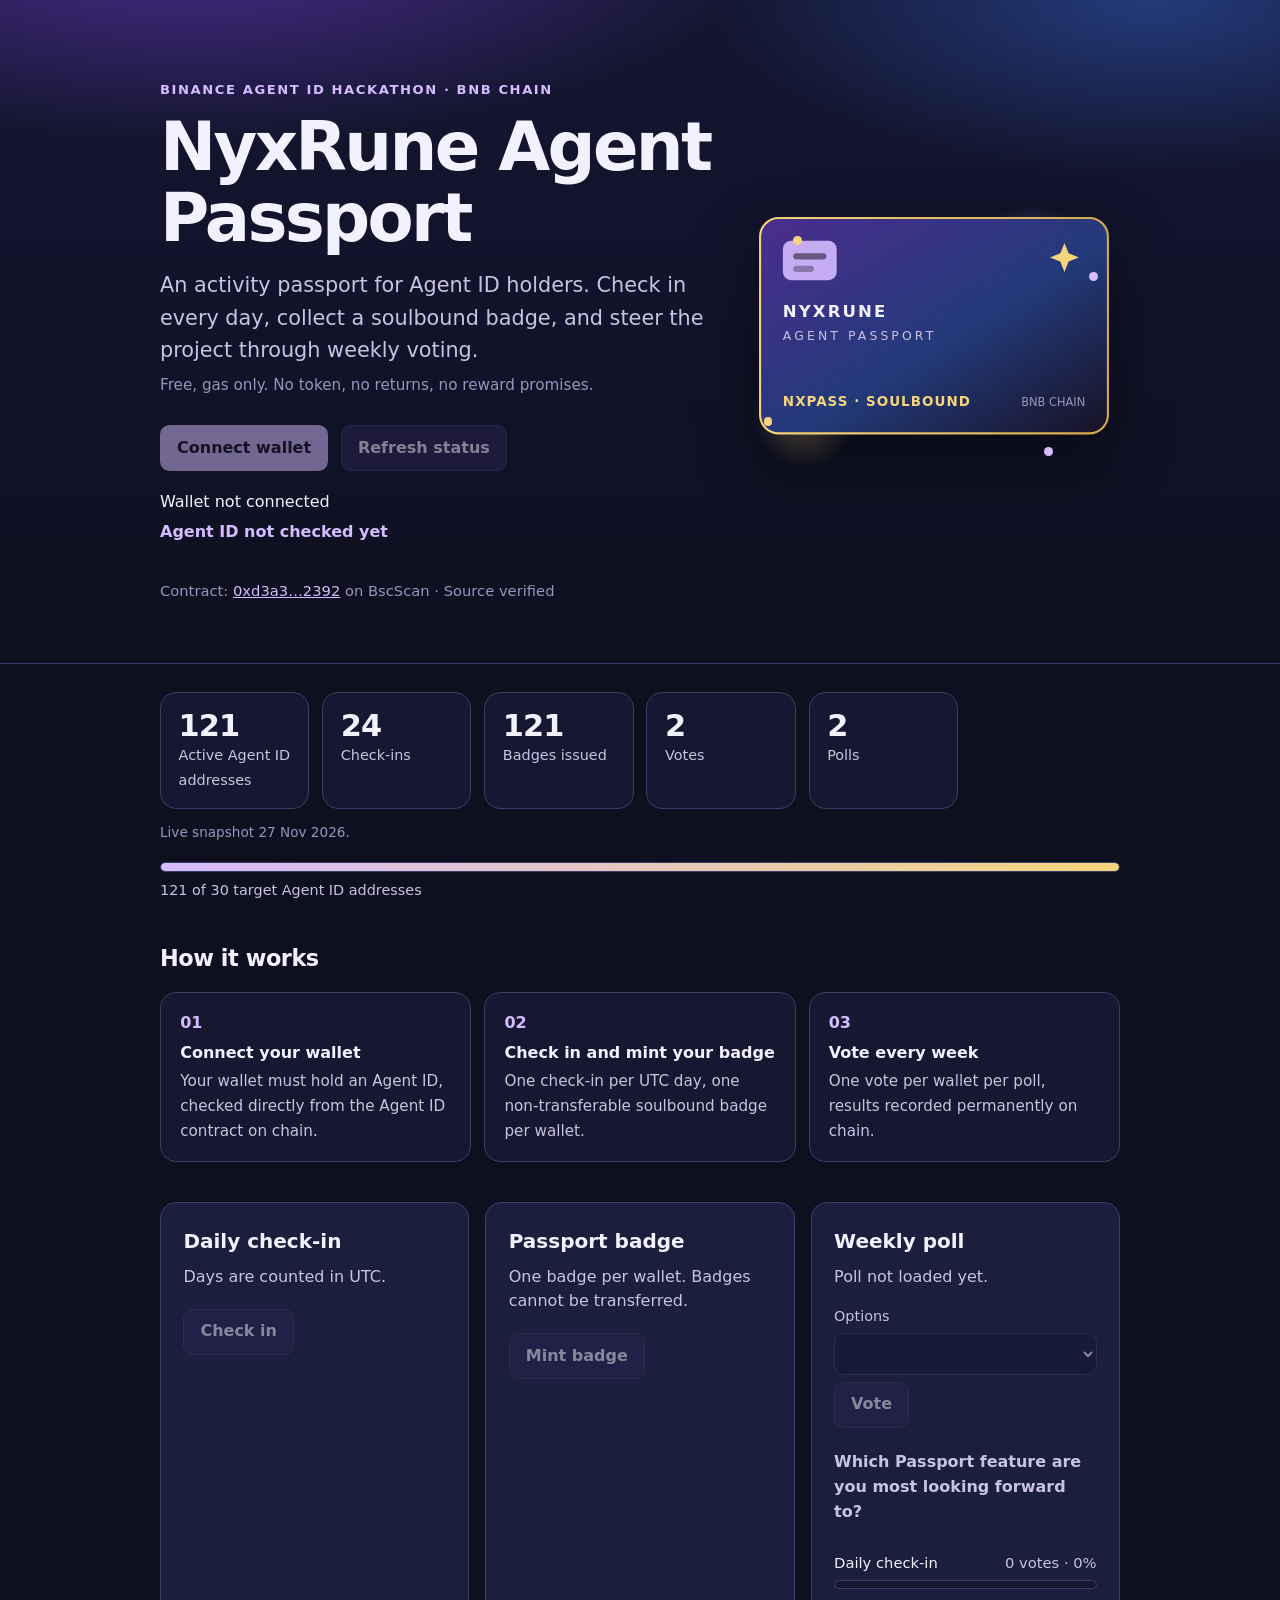
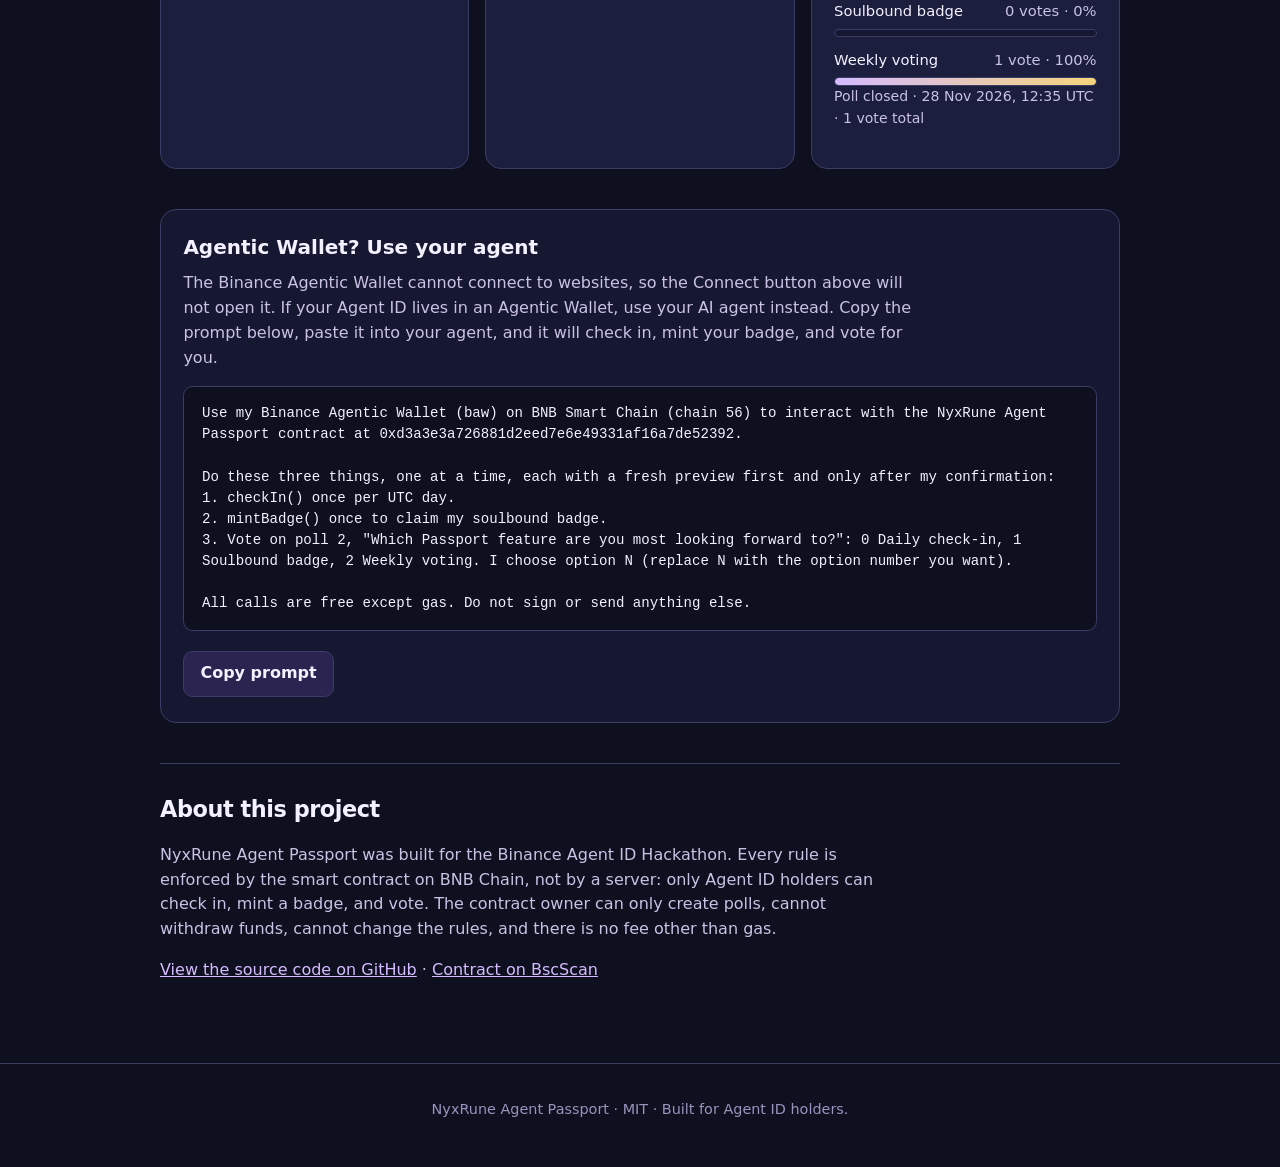
==== commit 5095cc96: "Check-in 27 Nov 2026: total check-ins 24" ====
--- a/frontend/index.html
+++ b/frontend/index.html
@@ -62,7 +62,7 @@
   <main>
     <section class="stats" aria-label="Live stats">
       <div class="stat"><strong id="stat-addresses">121</strong><span>Active Agent ID addresses</span></div>
-      <div class="stat"><strong id="stat-checkins">23</strong><span>Check-ins</span></div>
+      <div class="stat"><strong id="stat-checkins">24</strong><span>Check-ins</span></div>
       <div class="stat"><strong id="stat-badges">121</strong><span>Badges issued</span></div>
       <div class="stat"><strong id="stat-votes">2</strong><span>Votes</span></div>
       <div class="stat"><strong id="stat-polls">2</strong><span>Polls</span></div>
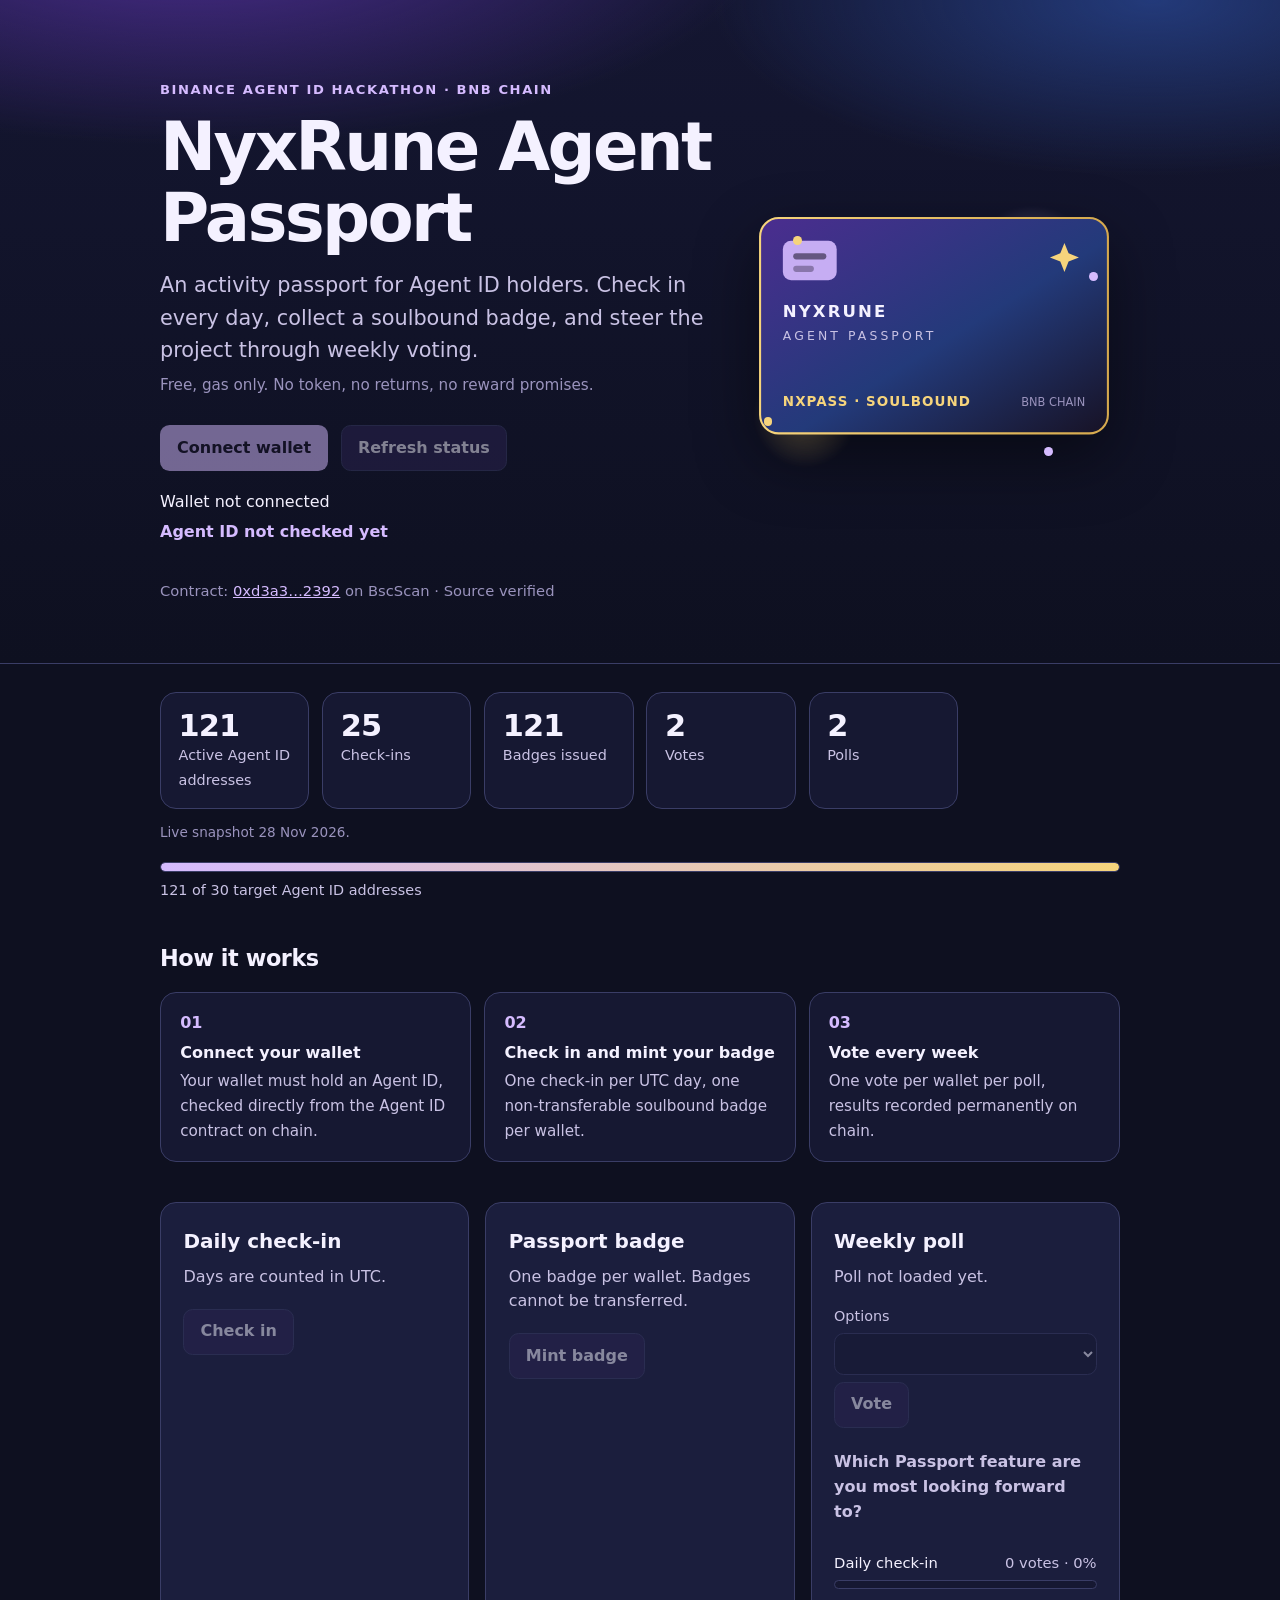
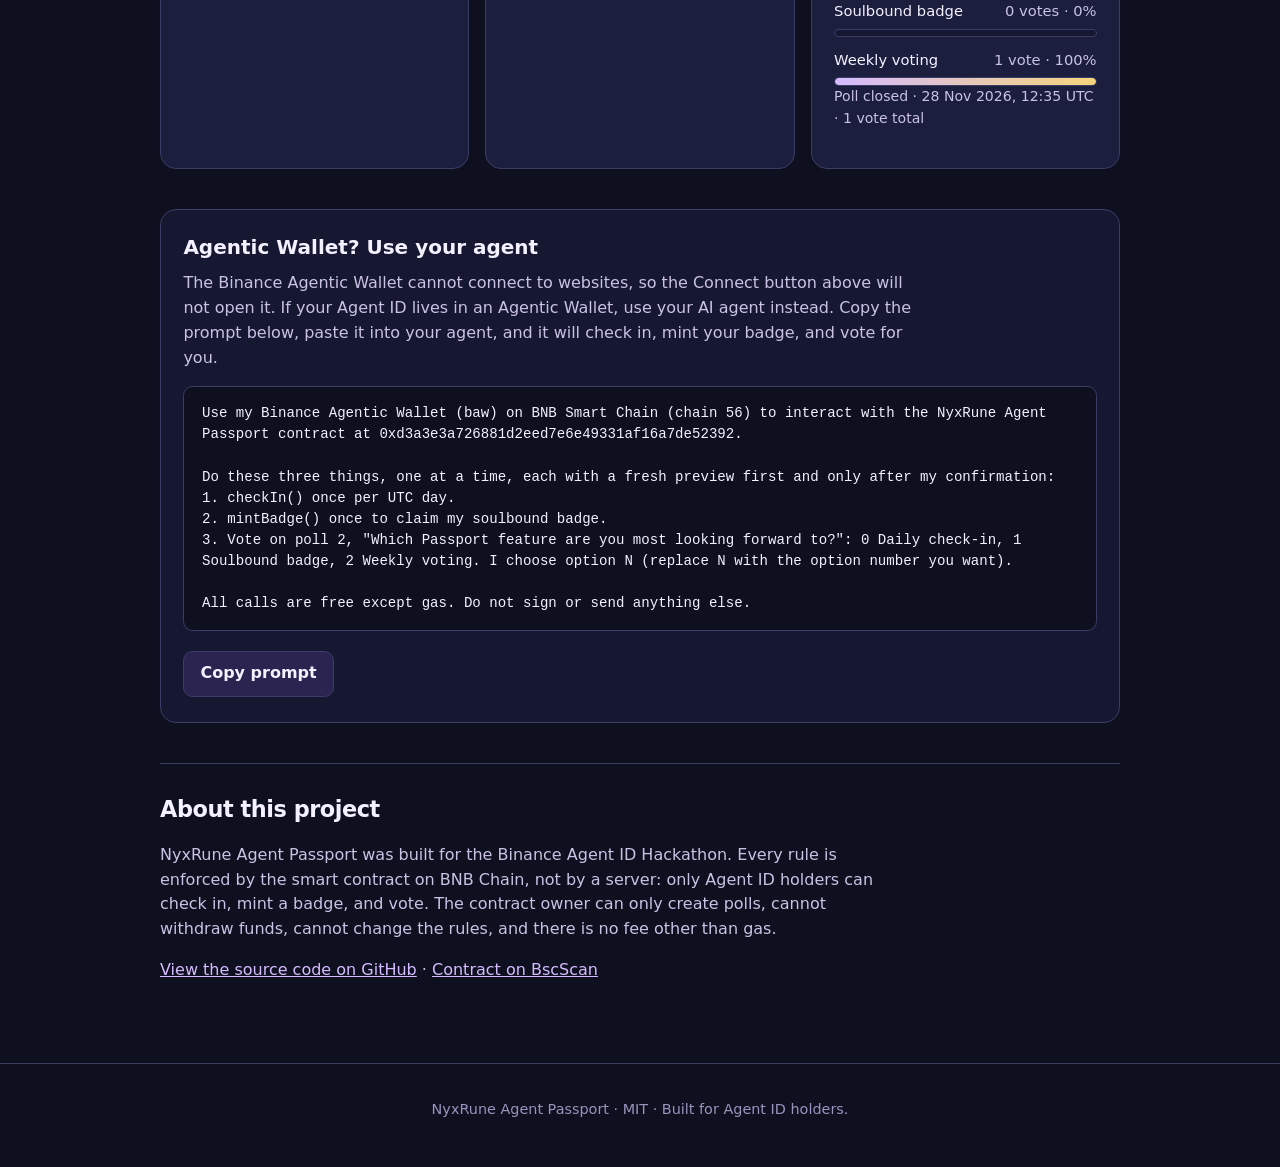
==== commit cf161129: "Check-in 28 Nov 2026: total check-ins 25" ====
--- a/frontend/index.html
+++ b/frontend/index.html
@@ -62,7 +62,7 @@
   <main>
     <section class="stats" aria-label="Live stats">
       <div class="stat"><strong id="stat-addresses">121</strong><span>Active Agent ID addresses</span></div>
-      <div class="stat"><strong id="stat-checkins">24</strong><span>Check-ins</span></div>
+      <div class="stat"><strong id="stat-checkins">25</strong><span>Check-ins</span></div>
       <div class="stat"><strong id="stat-badges">121</strong><span>Badges issued</span></div>
       <div class="stat"><strong id="stat-votes">2</strong><span>Votes</span></div>
       <div class="stat"><strong id="stat-polls">2</strong><span>Polls</span></div>
